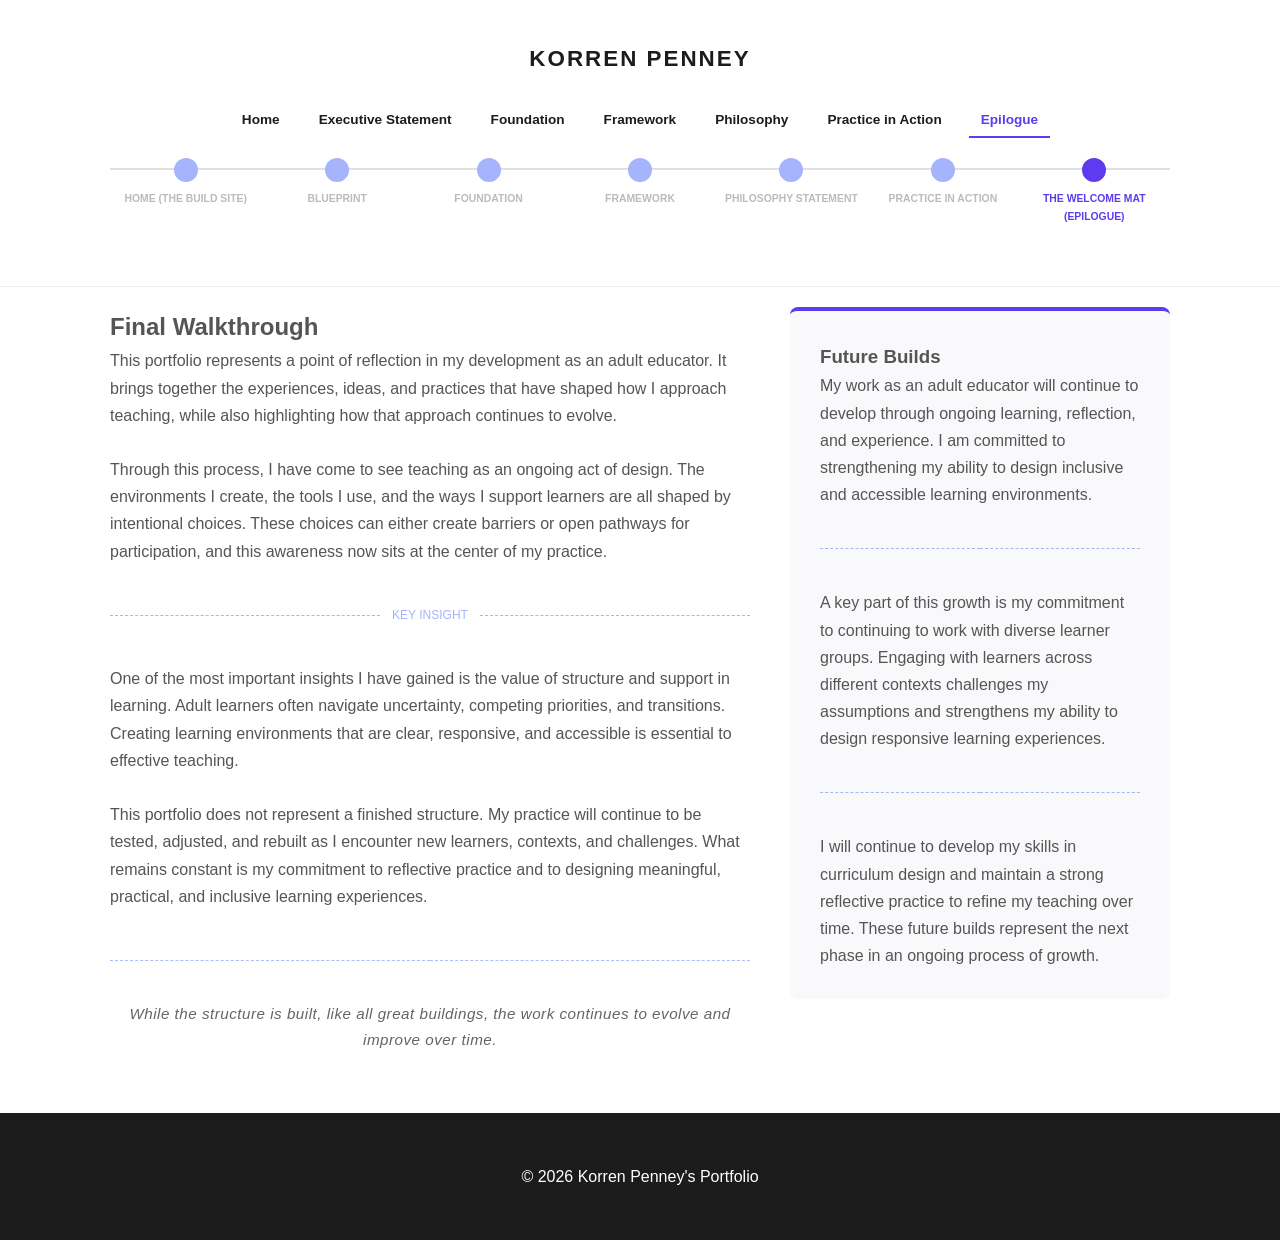
==== epilogue.html @ 33d0da10 "just updated some of the formating" ====
<!DOCTYPE html>
<html lang="en">

<head>
    <meta charset="UTF-8">
    <meta name="viewport" content="width=device-width, initial-scale=1.0">
    <title>Epilogue | Korren Penney</title>
    <link rel="stylesheet" href="styles.css">
</head>

<body>
    <header>
        <div class="container">
            <h1>Korren Penney</h1>
            <nav>
                <a href="index.html">Home</a>
                <a href="executive-statement.html">Executive Statement</a>
                <a href="foundation.html">Foundation</a>
                <a href="framework.html">Framework</a>
                <a href="philosophy-statement.html">Philosophy</a>
                <a href="evidence.html">Practice in Action</a>
                <a href="epilogue.html" class="active">Epilogue</a>
            </nav>
            <div class="progress-container">
                <ul class="progress-bar">
                    <li class="completed">Home (The Build Site)</li>
                    <li class="completed">Blueprint</li>
                    <li class="completed">Foundation</li>
                    <li class="completed">Framework</li>
                    <li class="completed">Philosophy Statement</li>
                    <li class="completed">Practice in Action</li>
                    <li class="active">The Welcome Mat (Epilogue)</li>
                </ul>
            </div>
        </div>
    </header>

    <div class="container">
        <div class="content-wrapper">

            <!-- MAIN CONTENT -->
            <main class="main-content">

                <h2>Final Walkthrough</h2>

                <p class="drop-cap">
                    This portfolio represents a point of reflection in my development as an adult educator. It brings
                    together the experiences,
                    ideas, and practices that have shaped how I approach teaching, while also highlighting how that
                    approach continues to evolve.
                </p>
                <br>
                <p>
                    Through this process, I have come to see teaching as an ongoing act of design. The environments I
                    create, the tools I use, and the ways I support learners are all shaped by intentional choices. 
                    These choices can either create barriers or open pathways for participation, and this awareness now 
                    sits at the center of my practice.
                </p>

                <div class="measurement-line">Key Insight</div>

                <p>
                    One of the most important insights I have gained is the value of structure and support in learning.
                    Adult learners often navigate uncertainty, competing priorities, and transitions. Creating learning 
                    environments that are clear, responsive, and accessible is essential to effective teaching.
                </p>
                <br>
                <p>
                    This portfolio does not represent a finished structure. My practice will continue to be tested,
                    adjusted, and rebuilt as I encounter new learners, contexts, and challenges. What remains constant is 
                    my commitment to reflective practice and to designing meaningful, practical, and inclusive learning experiences.
                </p>
                <div class="closing-moment">
                    <div class="measurement-line"></div>
                    <p class="closing-text">
                        While the structure is built, like all great buildings, the work continues to evolve and improve over time.
                    </p>
                </div>
            </main>

            <!-- SIDEBAR -->
            <aside class="sidebar future-builds">

                <h3>Future Builds</h3>

                <p>
                    My work as an adult educator will continue to develop through ongoing learning, reflection, and
                    experience. I am committed to strengthening my ability to design inclusive and accessible learning environments.
                </p>

                <div class="measurement-line"></div>

                <p>
                    A key part of this growth is my commitment to continuing to work with diverse learner groups.
                    Engaging with learners across different contexts challenges my assumptions and strengthens my ability to design 
                    responsive learning experiences.
                </p>

                <div class="measurement-line"></div>

                <p>
                    I will continue to develop my skills in curriculum design and maintain a strong reflective practice
                    to refine my teaching over time. These future builds represent the next phase in an ongoing process of growth.
                </p>

            </aside>

        </div>
    </div>

    <footer>
        <p>&copy; <span id="year"></span> Korren Penney's Portfolio</p>
    </footer>
    <script>document.getElementById("year").innerHTML = new Date().getFullYear();</script>
</body>

</html>
---- styles.css ----
/* ============================================================
   ADED570 Portfolio: The House-Building Metaphor
   Korren Penney
   ============================================================ */
:root {
    --primary-blue: #5e3bee;
    --blueprint-line: #a5b4fc;
    --text-dark: #1c1c1c;
    --text-muted: #555555;
    --bg-light: #f9f9fb;
    --white: #ffffff;
    --font-main: 'Inter', -apple-system, sans-serif;
}

* { margin: 0; padding: 0; box-sizing: border-box; }
body { font-family: var(--font-main); color: var(--text-muted); line-height: 1.7; background-color: var(--white); overflow-x: hidden; }
.container { max-width: 1100px; margin: 0 auto; padding: 0 20px; }

/* --- Header & Nav --- */
header { padding: 40px 0 20px 0; background: var(--white); text-align: center; border-bottom: 1px solid #eee; }
header h1 { font-size: 1.4rem; color: var(--text-dark); text-transform: uppercase; letter-spacing: 2px; margin-bottom: 25px; }
nav { display: flex; justify-content: center; gap: 15px; flex-wrap: wrap; margin-bottom: 20px; }
nav a { text-decoration: none; color: var(--text-dark); font-weight: 600; font-size: 0.85rem; padding: 5px 12px; transition: 0.3s; }
nav a:hover, nav a.active { color: var(--primary-blue); border-bottom: 2px solid var(--primary-blue); }

/* --- Progress Bar --- */
.progress-container { margin: 20px auto 30px; overflow-x: auto; }
.progress-bar { display: flex; justify-content: space-between; list-style: none; position: relative; min-width: 650px; margin: 0 auto; padding-bottom: 10px; }
.progress-bar::before { content: ''; position: absolute; top: 10px; width: 100%; height: 2px; background: #e0e0e0; z-index: 1; }
.progress-bar li { position: relative; z-index: 2; font-size: 0.65rem; text-transform: uppercase; font-weight: 700; color: #bbb; flex: 1; text-align: center; }
.progress-bar li::before { content: ''; display: block; width: 20px; height: 20px; background: #fff; border: 2px solid #e0e0e0; border-radius: 50%; margin: 0 auto 8px auto; }
.progress-bar li.active { color: var(--primary-blue); }
.progress-bar li.active::before { background: var(--primary-blue); border-color: var(--primary-blue); }
.progress-bar li.completed::before { background: var(--blueprint-line); border-color: var(--blueprint-line); }

/* --- Hero & Blueprint Grid --- */
.hero { background-color: var(--bg-light); background-image: linear-gradient(rgba(165,180,252,0.1) 1px, transparent 1px), linear-gradient(90deg, rgba(165,180,252,0.1) 1px, transparent 1px); background-size: 20px 20px; padding: 60px 0; text-align: center; border-bottom: 2px solid var(--blueprint-line); margin-bottom: 40px; }
.hero h2 { font-size: 2.2rem; color: var(--text-dark); font-weight: 800; }

/* --- Slider Component --- */
.slider-container { position: relative; max-width: 900px; margin: 40px auto; overflow: hidden; background: var(--white); border: 1px solid #eee; border-radius: 4px; box-shadow: 10px 10px 0px var(--bg-light); }
.slider-wrapper { display: flex; transition: transform 0.5s cubic-bezier(0.4, 0, 0.2, 1); }
.timeline-slide { min-width: 100%; padding: 60px 80px; box-sizing: border-box; text-align: center; }
.timeline-slide h3 { font-size: 1.6rem; color: var(--text-dark); margin: 15px 0; }
.timeline-slide.stress-test { background-color: #fffafa; border-top: 4px solid #fca5a5; }
.slider-btn { position: absolute; top: 50%; transform: translateY(-50%); background: var(--primary-blue); color: white; border: none; padding: 12px 18px; cursor: pointer; font-size: 1.2rem; border-radius: 50%; z-index: 10; opacity: 0.8; transition: 0.3s; }
.slider-btn:hover { background: var(--text-dark); opacity: 1; }
.prev { left: 20px; }
.next { right: 20px; }

/* --- General Components --- */
.blueprint-header { display: flex; align-items: center; gap: 15px; margin-bottom: 25px; }
.blueprint-header::before { content: ''; width: 30px; height: 30px; border: 1px dashed var(--blueprint-line); flex-shrink: 0; }
.building-block { background: #fff; border: 1px solid #eee; padding: 30px; margin-bottom: 25px; }

.phase-tag {
    display: inline-block;
    font-size: 0.85rem;        /* Increased from 0.65rem */
    background: var(--primary-blue);
    color: #fff;
    padding: 4px 14px;        /* Increased padding for better "button" feel */
    border-radius: 3px;
    text-transform: uppercase;
    margin-bottom: 15px;
    font-weight: 700;
    letter-spacing: 1.5px;    /* Adds a modern, blueprint-style spacing */
    box-shadow: 2px 2px 0px var(--blueprint-line); /* Subtle accent shadow */
}
.highlight-block { border-left: 5px solid var(--primary-blue); background: linear-gradient(to right, #f0f4f8, #fff); }
.measurement-line { display: flex; align-items: center; text-align: center; color: var(--blueprint-line); font-size: 0.75rem; text-transform: uppercase; margin: 40px 0; }
.measurement-line::before, .measurement-line::after { content: ''; flex: 1; border-bottom: 1px dashed var(--blueprint-line); }
.measurement-line:not(:empty)::before { margin-right: 1em; }
.measurement-line:not(:empty)::after { margin-left: 1em; }

/* --- Layout --- */
.content-wrapper { display: flex; gap: 40px; padding: 20px 0; }
.main-content { flex: 2; }
.sidebar { flex: 1; background: var(--bg-light); padding: 30px; border-radius: 8px; border-top: 4px solid var(--primary-blue); height: fit-content; }
.research-highlight { background: #eff6ff; border-left: 4px solid var(--primary-blue); border-top: none; }

/* --- Footer --- */
footer { padding: 50px 0; text-align: center; background: #1c1c1c; color: #fff; margin-top: 40px; }

/* --- Responsive --- */
@media (max-width: 992px) { 
    .content-wrapper { flex-direction: column; } 
    .timeline-slide { padding: 40px 40px; }
}
@media (max-width: 600px) {
    .timeline-slide { padding: 40px 20px; }
    .slider-btn { padding: 8px 12px; font-size: 1rem; }
}
/* --- Video Embedding (Responsive) --- */
.video-container {
    position: relative;
    padding-bottom: 56.25%; /* Maintains 16:9 aspect ratio */
    height: 0;
    overflow: hidden;
    margin-top: 20px;
    border: 1px solid #eee;
    /* Adds the same blueprint-style shadow used in your artifact cards */
    box-shadow: 4px 4px 0px var(--bg-light); 
}

.video-container iframe {
    position: absolute;
    top: 0;
    left: 0;
    width: 100%;
    height: 100%;
}
/* ========================
   LIVED LENS SIDEBAR
======================== */

.lived-lens {
    border-top: 4px solid var(--primary-blue);
}

/* image container */
.lens-image {
    margin-top: 20px;
}

/* image styling */
.lens-image img {
    width: 100%;
    height: auto;
    border-radius: 6px;
    border: 2px solid #e0e0e0;
    margin-bottom: 8px;
}

/* caption */
.image-caption {
    font-size: 0.85rem;
    color: #555;
    line-height: 1.4;
}

/* optional subtle divider inside sidebar */
.lived-lens .measurement-line {
    margin: 20px 0;
}
/* ========================
   CLOSING MOMENT
======================== */

.closing-moment {
    margin-top: 50px;
    text-align: center;
    opacity: 0.9;
}

.closing-text {
    font-size: 0.95rem;
    color: var(--text-muted);
    font-style: italic;
    margin-top: 10px;
    letter-spacing: 0.5px;
}
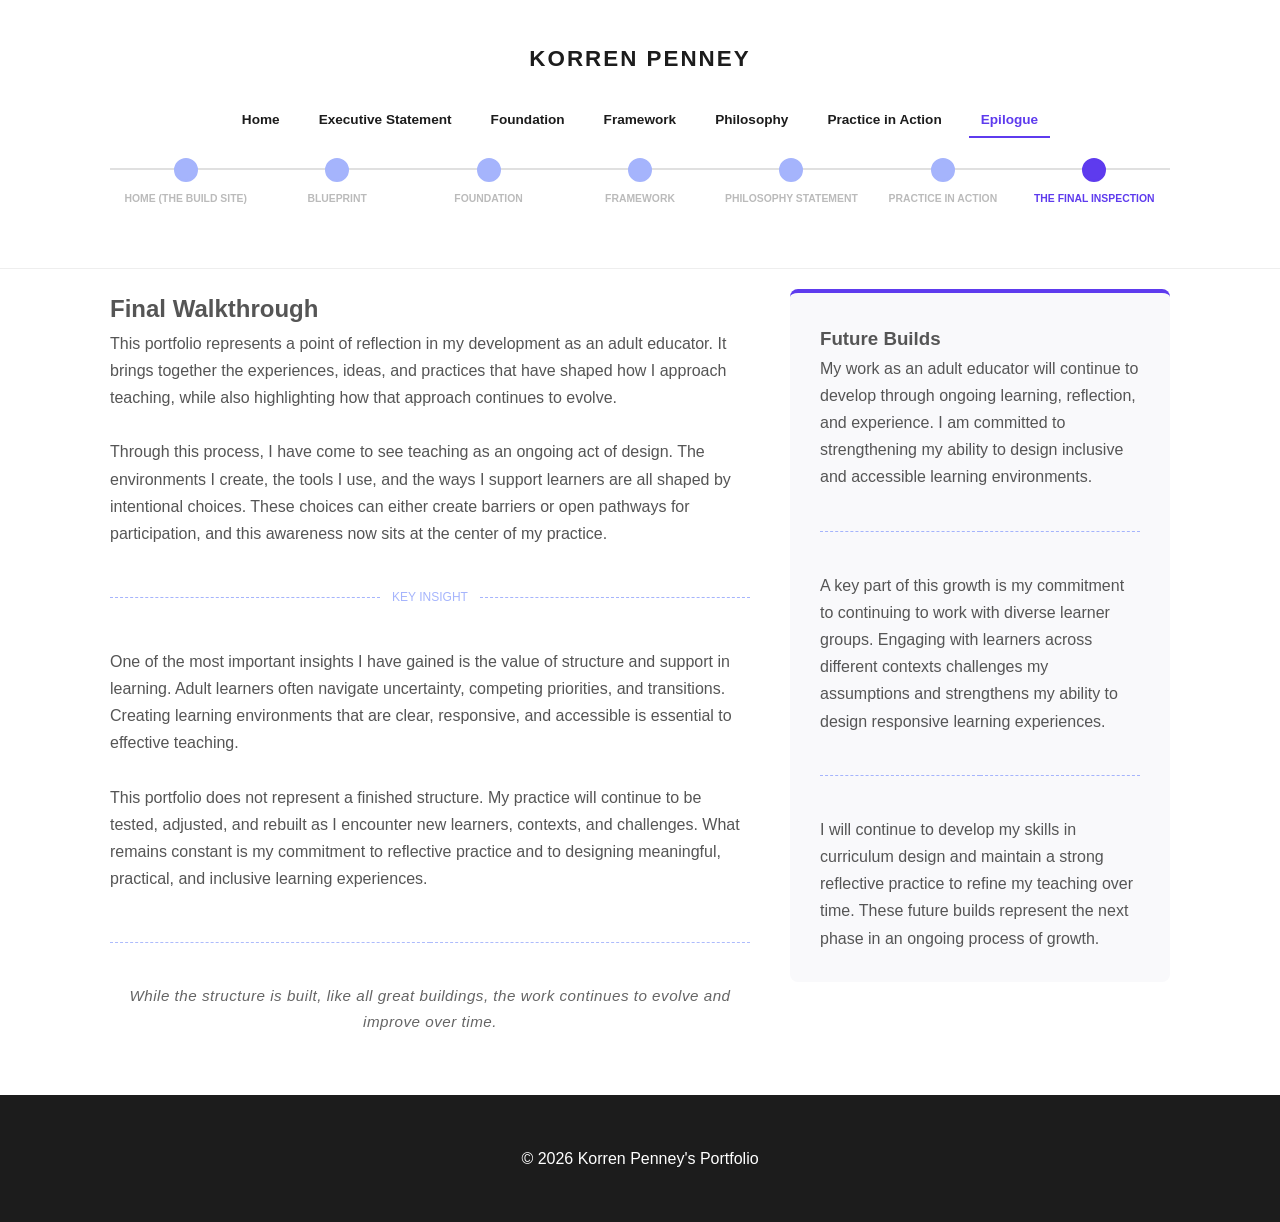
==== commit 7ca93571: "trying t a read aloud button out on the index" ====
--- a/epilogue.html
+++ b/epilogue.html
@@ -29,7 +29,7 @@
                     <li class="completed">Framework</li>
                     <li class="completed">Philosophy Statement</li>
                     <li class="completed">Practice in Action</li>
-                    <li class="active">The Welcome Mat (Epilogue)</li>
+                    <li class="active">The Final Inspection</li>
                 </ul>
             </div>
         </div>
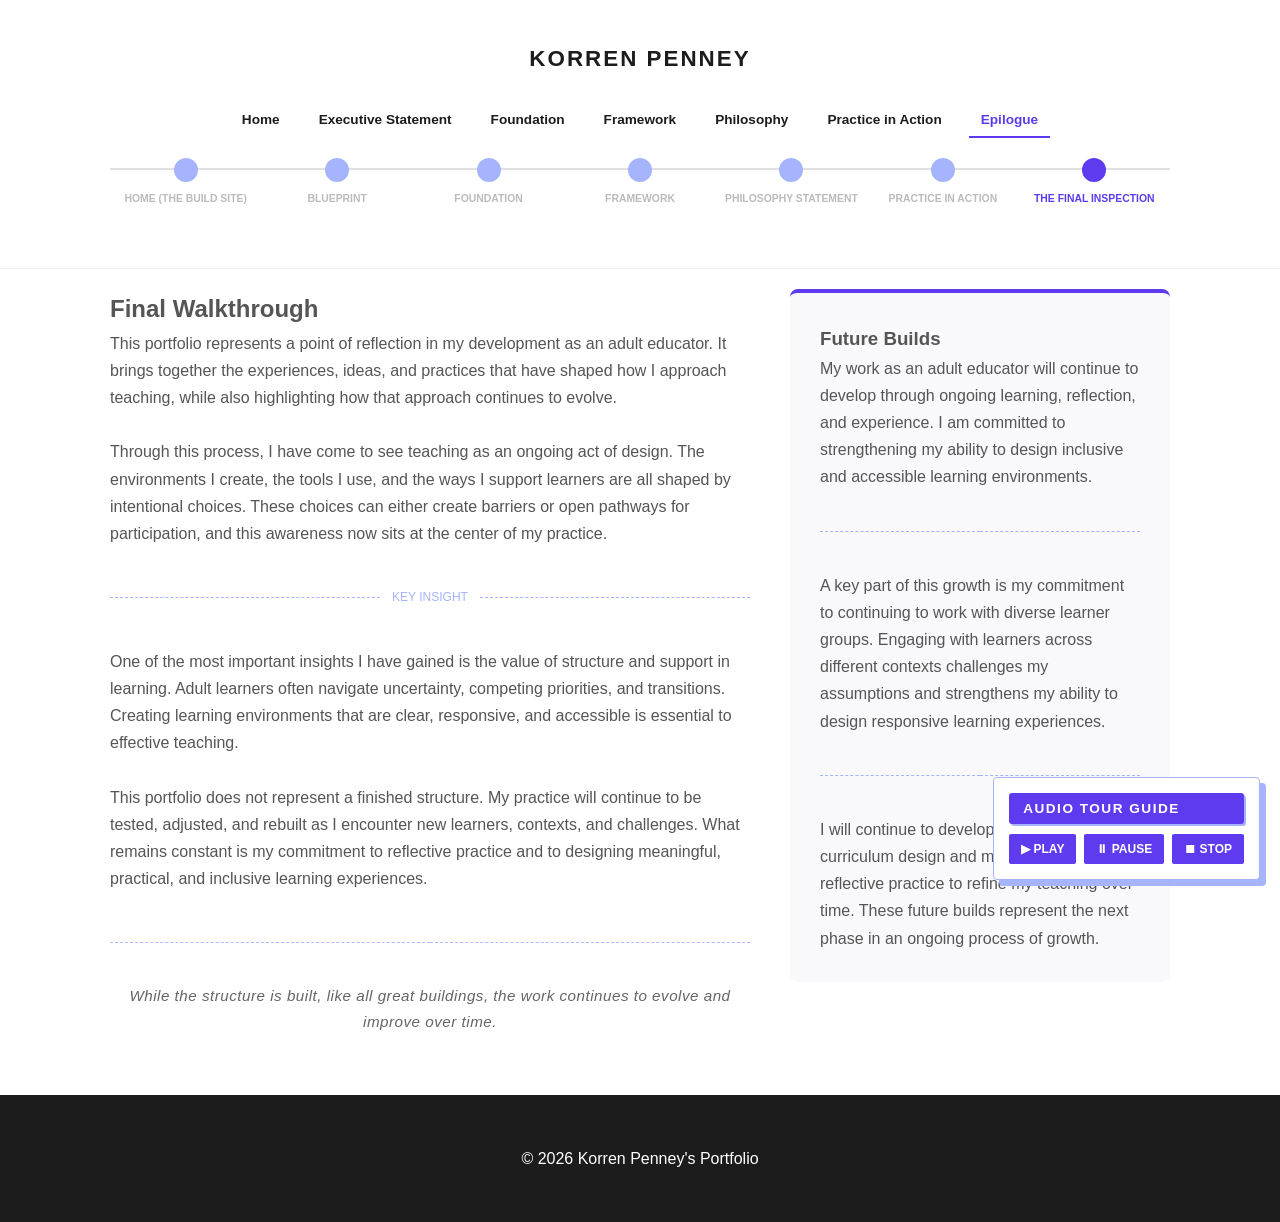
==== commit bf3c0900: "Updating some of the WIP pages" ====
--- a/epilogue.html
+++ b/epilogue.html
@@ -6,6 +6,7 @@
     <meta name="viewport" content="width=device-width, initial-scale=1.0">
     <title>Epilogue | Korren Penney</title>
     <link rel="stylesheet" href="styles.css">
+    <script src="playReadAloud.js"></script>    
 </head>
 
 <body>
@@ -34,7 +35,8 @@
             </div>
         </div>
     </header>
-
+<!-- start read aloud from here -->
+ <div class="read-aloud">
     <div class="container">
         <div class="content-wrapper">
 
@@ -52,8 +54,8 @@
                 <br>
                 <p>
                     Through this process, I have come to see teaching as an ongoing act of design. The environments I
-                    create, the tools I use, and the ways I support learners are all shaped by intentional choices. 
-                    These choices can either create barriers or open pathways for participation, and this awareness now 
+                    create, the tools I use, and the ways I support learners are all shaped by intentional choices.
+                    These choices can either create barriers or open pathways for participation, and this awareness now
                     sits at the center of my practice.
                 </p>
 
@@ -61,19 +63,22 @@
 
                 <p>
                     One of the most important insights I have gained is the value of structure and support in learning.
-                    Adult learners often navigate uncertainty, competing priorities, and transitions. Creating learning 
+                    Adult learners often navigate uncertainty, competing priorities, and transitions. Creating learning
                     environments that are clear, responsive, and accessible is essential to effective teaching.
                 </p>
                 <br>
                 <p>
                     This portfolio does not represent a finished structure. My practice will continue to be tested,
-                    adjusted, and rebuilt as I encounter new learners, contexts, and challenges. What remains constant is 
-                    my commitment to reflective practice and to designing meaningful, practical, and inclusive learning experiences.
+                    adjusted, and rebuilt as I encounter new learners, contexts, and challenges. What remains constant
+                    is
+                    my commitment to reflective practice and to designing meaningful, practical, and inclusive learning
+                    experiences.
                 </p>
                 <div class="closing-moment">
                     <div class="measurement-line"></div>
                     <p class="closing-text">
-                        While the structure is built, like all great buildings, the work continues to evolve and improve over time.
+                        While the structure is built, like all great buildings, the work continues to evolve and improve
+                        over time.
                     </p>
                 </div>
             </main>
@@ -85,14 +90,16 @@
 
                 <p>
                     My work as an adult educator will continue to develop through ongoing learning, reflection, and
-                    experience. I am committed to strengthening my ability to design inclusive and accessible learning environments.
+                    experience. I am committed to strengthening my ability to design inclusive and accessible learning
+                    environments.
                 </p>
 
                 <div class="measurement-line"></div>
 
                 <p>
                     A key part of this growth is my commitment to continuing to work with diverse learner groups.
-                    Engaging with learners across different contexts challenges my assumptions and strengthens my ability to design 
+                    Engaging with learners across different contexts challenges my assumptions and strengthens my
+                    ability to design
                     responsive learning experiences.
                 </p>
 
@@ -100,14 +107,24 @@
 
                 <p>
                     I will continue to develop my skills in curriculum design and maintain a strong reflective practice
-                    to refine my teaching over time. These future builds represent the next phase in an ongoing process of growth.
+                    to refine my teaching over time. These future builds represent the next phase in an ongoing process
+                    of growth.
                 </p>
 
             </aside>
 
         </div>
     </div>
-
+</div><!-- end read aloud from here -->
+<div class="audio-guide-controls">
+    <span class="phase-tag" style="margin-bottom: 0;">Audio Tour Guide</span>
+    <div class="button-group">
+        <button onclick="playReadAloud()">▶ Play</button>
+        <button onclick="pauseReadAloud()">⏸ Pause</button>
+        <button onclick="stopReadAloud()">⏹ Stop</button>
+        <!-- <button onclick="stopReadAloud()" style="background: var(--blueprint-line);">⏭ Skip</button> -->
+    </div>
+</div>
     <footer>
         <p>&copy; <span id="year"></span> Korren Penney's Portfolio</p>
     </footer>
--- a/styles.css
+++ b/styles.css
@@ -158,4 +158,41 @@
     font-style: italic;
     margin-top: 10px;
     letter-spacing: 0.5px;
+}
+/* --- Audio Tour Controls --- */
+.audio-guide-controls {
+    position: fixed;
+    bottom: 20px;
+    right: 20px;
+    background: var(--white);
+    padding: 15px;
+    border: 1px solid var(--blueprint-line);
+    border-radius: 4px;
+    box-shadow: 6px 6px 0px var(--blueprint-line);
+    z-index: 1000;
+    display: flex;
+    flex-direction: column;
+    gap: 10px;
+}
+
+.audio-guide-controls .button-group {
+    display: flex;
+    gap: 8px;
+}
+
+.audio-guide-controls button {
+    background: var(--primary-blue);
+    color: white;
+    border: none;
+    padding: 8px 12px;
+    font-size: 0.75rem;
+    font-weight: 700;
+    text-transform: uppercase;
+    cursor: pointer;
+    border-radius: 2px;
+    transition: 0.2s;
+}
+
+.audio-guide-controls button:hover {
+    background: var(--text-dark);
 }
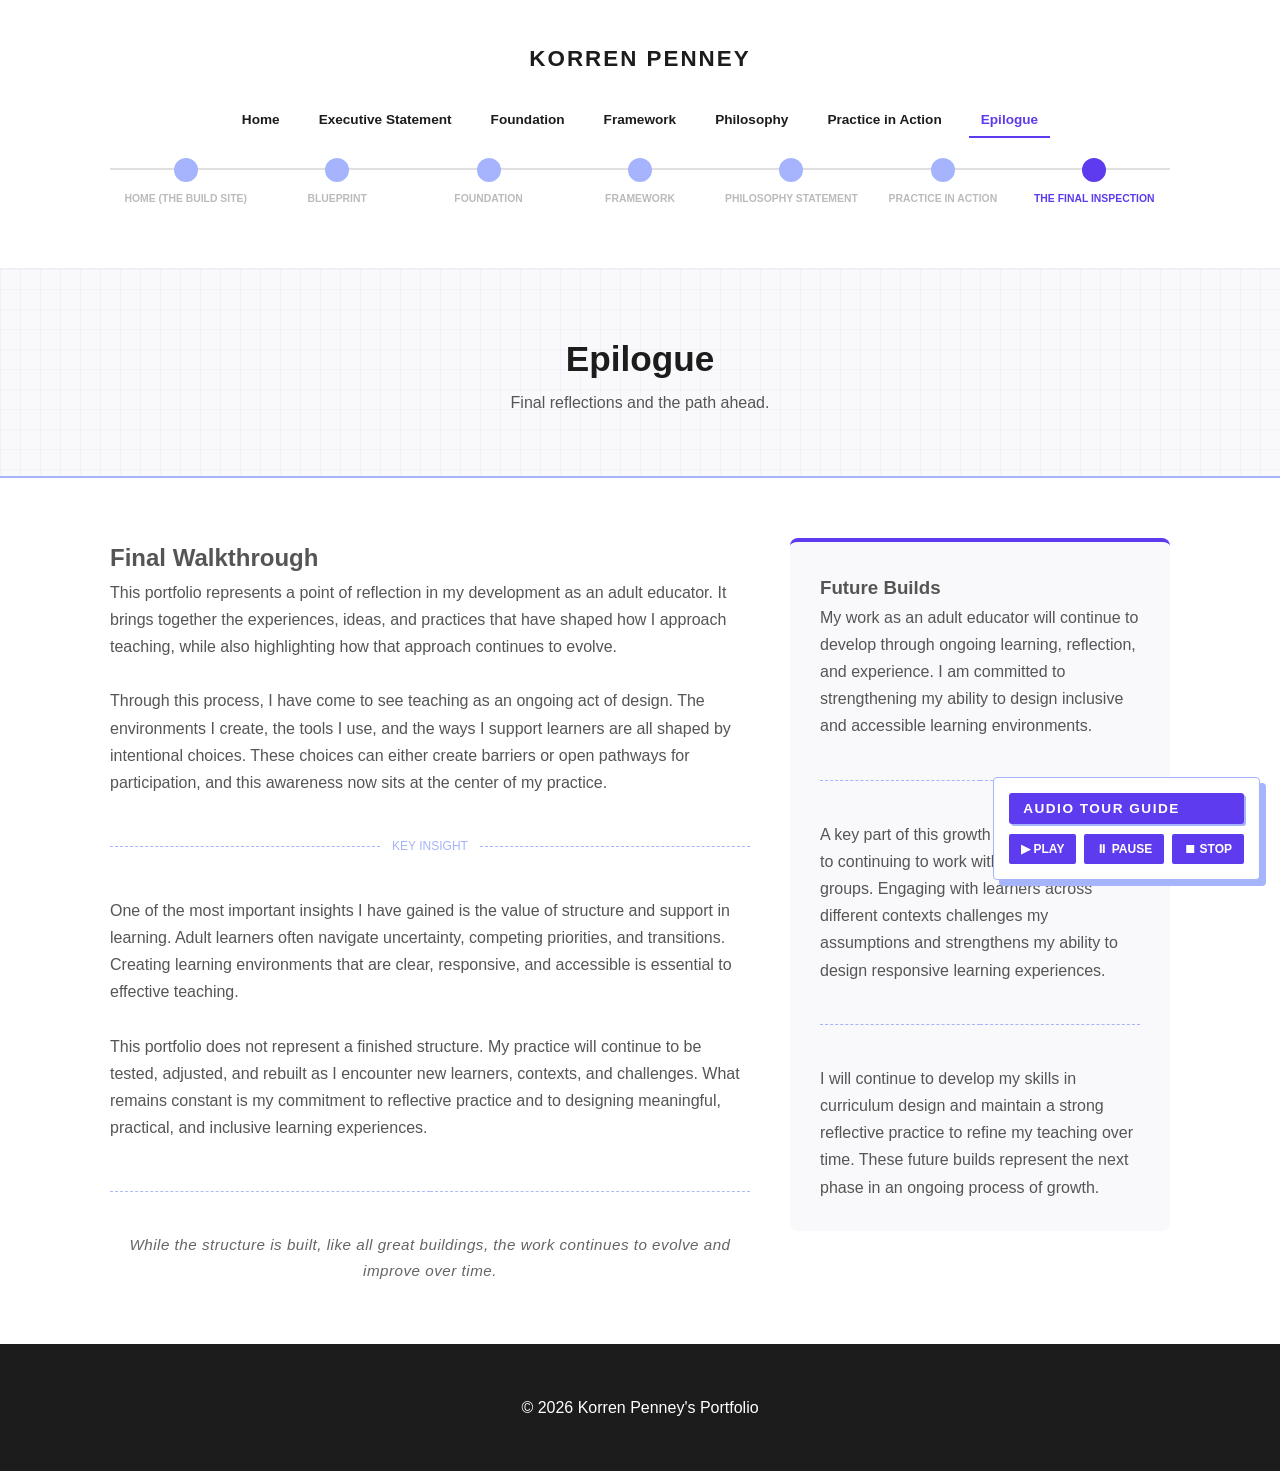
==== commit 1fa1dd87: "adding the hero" ====
--- a/epilogue.html
+++ b/epilogue.html
@@ -37,6 +37,12 @@
     </header>
 <!-- start read aloud from here -->
  <div class="read-aloud">
+<section class="hero">
+    <div class="container">
+        <h2>Epilogue</h2>
+        <p>Final reflections and the path ahead.</p>
+    </div>
+</section>    
     <div class="container">
         <div class="content-wrapper">
 
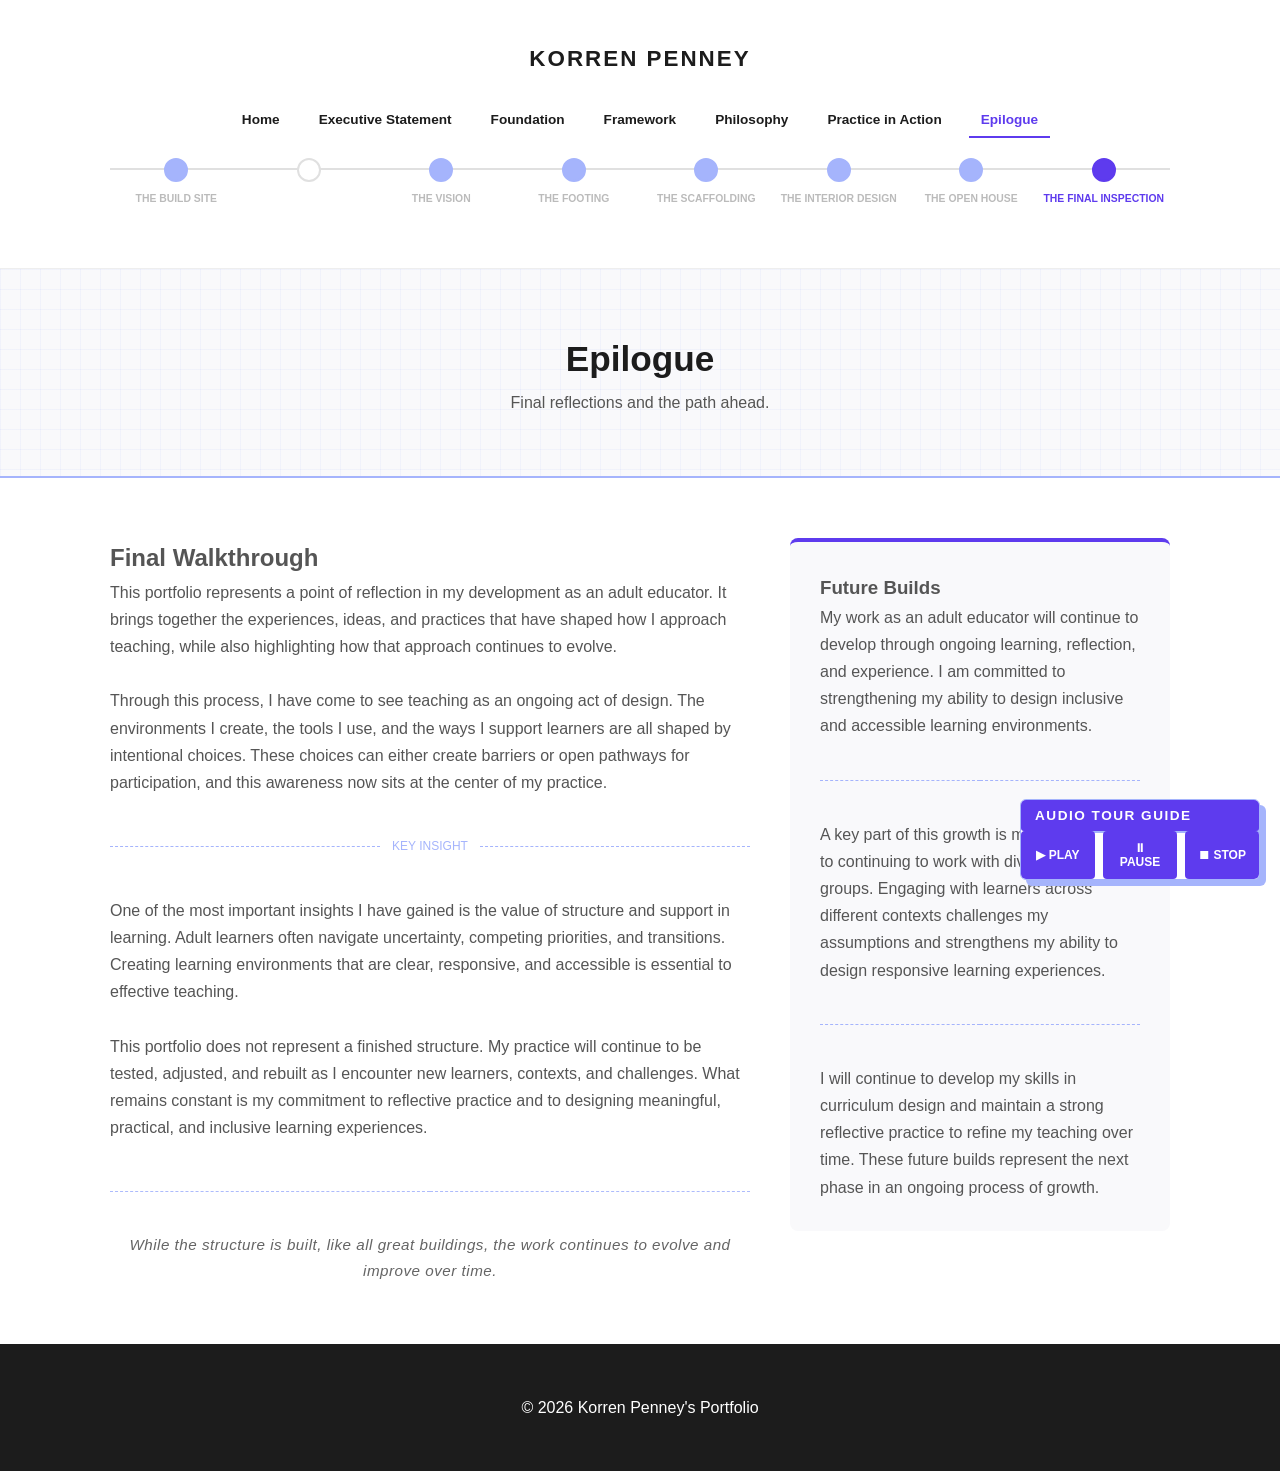
==== commit 901ba4b0: "Updating to add hamburger menu for mobile users" ====
--- a/epilogue.html
+++ b/epilogue.html
@@ -6,14 +6,17 @@
     <meta name="viewport" content="width=device-width, initial-scale=1.0">
     <title>Epilogue | Korren Penney</title>
     <link rel="stylesheet" href="styles.css">
-    <script src="playReadAloud.js"></script>    
+    <script src="playReadAloud.js"></script>
+    <script src="main.js"></script>
 </head>
 
 <body>
     <header>
         <div class="container">
             <h1>Korren Penney</h1>
-            <nav>
+            <!-- Hamburger Button -->
+            <button class="nav-toggle" id="menuToggle">☰</button>
+            <nav id="navMenu">
                 <a href="index.html">Home</a>
                 <a href="executive-statement.html">Executive Statement</a>
                 <a href="foundation.html">Foundation</a>
@@ -24,117 +27,128 @@
             </nav>
             <div class="progress-container">
                 <ul class="progress-bar">
-                    <li class="completed">Home (The Build Site)</li>
-                    <li class="completed">Blueprint</li>
-                    <li class="completed">Foundation</li>
-                    <li class="completed">Framework</li>
-                    <li class="completed">Philosophy Statement</li>
-                    <li class="completed">Practice in Action</li>
+                    <li class="completed">The Build Site<li>
+                    <li class="completed">The Vision</li>
+                    <li class="completed">The Footing</li>
+                    <li class="completed">The Scaffolding</li>
+                    <li class="completed">The Interior Design</li>
+                    <li class="completed">The Open House</li>
                     <li class="active">The Final Inspection</li>
                 </ul>
             </div>
         </div>
     </header>
-<!-- start read aloud from here -->
- <div class="read-aloud">
-<section class="hero">
-    <div class="container">
-        <h2>Epilogue</h2>
-        <p>Final reflections and the path ahead.</p>
-    </div>
-</section>    
-    <div class="container">
-        <div class="content-wrapper">
+    <!-- start read aloud from here -->
+    <div class="read-aloud">
+        <section class="hero">
+            <div class="container">
+                <h2>Epilogue</h2>
+                <p>Final reflections and the path ahead.</p>
+            </div>
+        </section>
+        <div class="container">
+            <div class="content-wrapper">
 
-            <!-- MAIN CONTENT -->
-            <main class="main-content">
+                <!-- MAIN CONTENT -->
+                <main class="main-content">
 
-                <h2>Final Walkthrough</h2>
+                    <h2>Final Walkthrough</h2>
 
-                <p class="drop-cap">
-                    This portfolio represents a point of reflection in my development as an adult educator. It brings
-                    together the experiences,
-                    ideas, and practices that have shaped how I approach teaching, while also highlighting how that
-                    approach continues to evolve.
-                </p>
-                <br>
-                <p>
-                    Through this process, I have come to see teaching as an ongoing act of design. The environments I
-                    create, the tools I use, and the ways I support learners are all shaped by intentional choices.
-                    These choices can either create barriers or open pathways for participation, and this awareness now
-                    sits at the center of my practice.
-                </p>
+                    <p class="drop-cap">
+                        This portfolio represents a point of reflection in my development as an adult educator. It
+                        brings
+                        together the experiences,
+                        ideas, and practices that have shaped how I approach teaching, while also highlighting how that
+                        approach continues to evolve.
+                    </p>
+                    <br>
+                    <p>
+                        Through this process, I have come to see teaching as an ongoing act of design. The environments
+                        I
+                        create, the tools I use, and the ways I support learners are all shaped by intentional choices.
+                        These choices can either create barriers or open pathways for participation, and this awareness
+                        now
+                        sits at the center of my practice.
+                    </p>
 
-                <div class="measurement-line">Key Insight</div>
+                    <div class="measurement-line">Key Insight</div>
 
-                <p>
-                    One of the most important insights I have gained is the value of structure and support in learning.
-                    Adult learners often navigate uncertainty, competing priorities, and transitions. Creating learning
-                    environments that are clear, responsive, and accessible is essential to effective teaching.
-                </p>
-                <br>
-                <p>
-                    This portfolio does not represent a finished structure. My practice will continue to be tested,
-                    adjusted, and rebuilt as I encounter new learners, contexts, and challenges. What remains constant
-                    is
-                    my commitment to reflective practice and to designing meaningful, practical, and inclusive learning
-                    experiences.
-                </p>
-                <div class="closing-moment">
+                    <p>
+                        One of the most important insights I have gained is the value of structure and support in
+                        learning.
+                        Adult learners often navigate uncertainty, competing priorities, and transitions. Creating
+                        learning
+                        environments that are clear, responsive, and accessible is essential to effective teaching.
+                    </p>
+                    <br>
+                    <p>
+                        This portfolio does not represent a finished structure. My practice will continue to be tested,
+                        adjusted, and rebuilt as I encounter new learners, contexts, and challenges. What remains
+                        constant
+                        is
+                        my commitment to reflective practice and to designing meaningful, practical, and inclusive
+                        learning
+                        experiences.
+                    </p>
+                    <div class="closing-moment">
+                        <div class="measurement-line"></div>
+                        <p class="closing-text">
+                            While the structure is built, like all great buildings, the work continues to evolve and
+                            improve
+                            over time.
+                        </p>
+                    </div>
+                </main>
+
+                <!-- SIDEBAR -->
+                <aside class="sidebar future-builds">
+
+                    <h3>Future Builds</h3>
+
+                    <p>
+                        My work as an adult educator will continue to develop through ongoing learning, reflection, and
+                        experience. I am committed to strengthening my ability to design inclusive and accessible
+                        learning
+                        environments.
+                    </p>
+
                     <div class="measurement-line"></div>
-                    <p class="closing-text">
-                        While the structure is built, like all great buildings, the work continues to evolve and improve
-                        over time.
+
+                    <p>
+                        A key part of this growth is my commitment to continuing to work with diverse learner groups.
+                        Engaging with learners across different contexts challenges my assumptions and strengthens my
+                        ability to design
+                        responsive learning experiences.
                     </p>
-                </div>
-            </main>
 
-            <!-- SIDEBAR -->
-            <aside class="sidebar future-builds">
+                    <div class="measurement-line"></div>
 
-                <h3>Future Builds</h3>
+                    <p>
+                        I will continue to develop my skills in curriculum design and maintain a strong reflective
+                        practice
+                        to refine my teaching over time. These future builds represent the next phase in an ongoing
+                        process
+                        of growth.
+                    </p>
 
-                <p>
-                    My work as an adult educator will continue to develop through ongoing learning, reflection, and
-                    experience. I am committed to strengthening my ability to design inclusive and accessible learning
-                    environments.
-                </p>
+                </aside>
 
-                <div class="measurement-line"></div>
-
-                <p>
-                    A key part of this growth is my commitment to continuing to work with diverse learner groups.
-                    Engaging with learners across different contexts challenges my assumptions and strengthens my
-                    ability to design
-                    responsive learning experiences.
-                </p>
-
-                <div class="measurement-line"></div>
-
-                <p>
-                    I will continue to develop my skills in curriculum design and maintain a strong reflective practice
-                    to refine my teaching over time. These future builds represent the next phase in an ongoing process
-                    of growth.
-                </p>
-
-            </aside>
-
+            </div>
+        </div>
+    </div><!-- end read aloud from here -->
+    <div class="audio-guide-controls">
+        <span class="phase-tag" style="margin-bottom: 0;">Audio Tour Guide</span>
+        <div class="button-group">
+            <button onclick="playReadAloud()">▶ Play</button>
+            <button onclick="pauseReadAloud()">⏸ Pause</button>
+            <button onclick="stopReadAloud()">⏹ Stop</button>
+            <!-- <button onclick="stopReadAloud()" style="background: var(--blueprint-line);">⏭ Skip</button> -->
         </div>
     </div>
-</div><!-- end read aloud from here -->
-<div class="audio-guide-controls">
-    <span class="phase-tag" style="margin-bottom: 0;">Audio Tour Guide</span>
-    <div class="button-group">
-        <button onclick="playReadAloud()">▶ Play</button>
-        <button onclick="pauseReadAloud()">⏸ Pause</button>
-        <button onclick="stopReadAloud()">⏹ Stop</button>
-        <!-- <button onclick="stopReadAloud()" style="background: var(--blueprint-line);">⏭ Skip</button> -->
-    </div>
-</div>
     <footer>
         <p>&copy; <span id="year"></span> Korren Penney's Portfolio</p>
     </footer>
-    <script>document.getElementById("year").innerHTML = new Date().getFullYear();</script>
+
 </body>
 
 </html>
--- a/styles.css
+++ b/styles.css
@@ -159,40 +159,207 @@
     margin-top: 10px;
     letter-spacing: 0.5px;
 }
-/* --- Audio Tour Controls --- */
+/* ============================================================
+   AUDIO TOUR CONTROLS (RESPONSIVE + TOGGLE + BLUEPRINT STYLE)
+   ============================================================ */
+
 .audio-guide-controls {
     position: fixed;
     bottom: 20px;
     right: 20px;
     background: var(--white);
-    padding: 15px;
     border: 1px solid var(--blueprint-line);
-    border-radius: 4px;
+    border-radius: 6px;
     box-shadow: 6px 6px 0px var(--blueprint-line);
     z-index: 1000;
+
     display: flex;
     flex-direction: column;
-    gap: 10px;
-}
-
-.audio-guide-controls .button-group {
+    width: 240px;
+    overflow: hidden;
+
+    transition: all 0.3s ease;
+}
+
+/* --- HEADER --- */
+.audio-header {
+    display: flex;
+    justify-content: space-between;
+    align-items: center;
+    padding: 12px;
+    border-bottom: 1px dashed var(--blueprint-line);
+    background: linear-gradient(to right, #f0f4f8, #fff);
+}
+
+/* Toggle button */
+.toggle-btn {
+    background: none;
+    border: 1px solid var(--blueprint-line);
+    padding: 4px 8px;
+    cursor: pointer;
+    font-size: 0.9rem;
+    border-radius: 3px;
+}
+
+/* --- BODY --- */
+.audio-body {
+    padding: 12px;
+}
+
+/* Buttons */
+.button-group {
     display: flex;
     gap: 8px;
 }
 
-.audio-guide-controls button {
+.button-group button {
+    flex: 1;
     background: var(--primary-blue);
     color: white;
     border: none;
-    padding: 8px 12px;
+    padding: 10px;
     font-size: 0.75rem;
     font-weight: 700;
     text-transform: uppercase;
     cursor: pointer;
-    border-radius: 2px;
+    border-radius: 4px;
     transition: 0.2s;
 }
 
-.audio-guide-controls button:hover {
+.button-group button:hover {
     background: var(--text-dark);
-}+}
+
+/* --- COLLAPSED STATE --- */
+.audio-guide-controls.collapsed {
+    width: auto;
+}
+
+.audio-guide-controls.collapsed .audio-body {
+    display: none;
+}
+
+/* ============================================================
+   MOBILE VERSION
+   ============================================================ */
+
+@media (max-width: 768px) {
+
+    .audio-guide-controls {
+        left: 10px;
+        right: 10px;
+        bottom: 10px;
+        width: auto;
+        box-shadow: none;
+    }
+
+    .audio-header {
+        padding: 10px;
+    }
+
+    .button-group {
+        gap: 6px;
+    }
+
+    .button-group button {
+        font-size: 0.8rem;
+        padding: 12px;
+    }
+}
+/* ============================================================
+   RESPONSIVE NAV (HAMBURGER)
+   ============================================================ */
+
+/* Container alignment */
+.nav-container {
+    display: flex;
+    justify-content: space-between;
+    align-items: center;
+}
+
+/* Default nav (desktop) */
+nav {
+    display: flex;
+    gap: 15px;
+}
+
+/* Hamburger button (hidden on desktop) */
+.nav-toggle {
+    display: none;
+    font-size: 1.5rem;
+    background: none;
+    border: none;
+    cursor: pointer;
+}
+
+/* ============================================================
+   MOBILE NAV – LEFT ALIGNED + BLUEPRINT STYLE
+   ============================================================ */
+
+@media (max-width: 768px) {
+
+    header {
+        position: relative;
+    }
+
+    /* Show hamburger */
+    .nav-toggle {
+        display: block;
+        border: 1px dashed var(--blueprint-line);
+        padding: 4px 10px;
+        border-radius: 4px;
+        background: var(--white);
+    }
+
+    /* NAV PANEL */
+    nav {
+        position: absolute;
+        top: 70px;
+        left: 20px;   /* ← KEY CHANGE (was right) */
+
+        width: 240px;
+
+        background: var(--white);
+
+        /* Blueprint grid background */
+        background-image:
+            linear-gradient(rgba(165,180,252,0.08) 1px, transparent 1px),
+            linear-gradient(90deg, rgba(165,180,252,0.08) 1px, transparent 1px);
+        background-size: 20px 20px;
+
+        border: 1px solid var(--blueprint-line);
+        border-radius: 6px;
+
+        box-shadow: 6px 6px 0px var(--blueprint-line);
+
+        flex-direction: column;
+        gap: 12px;
+        padding: 20px;
+
+        display: none;
+        z-index: 999;
+    }
+
+    /* OPEN STATE */
+    nav.open {
+        display: flex;
+    }
+
+    /* NAV LINKS */
+    nav a {
+        font-size: 0.9rem;
+        font-weight: 600;
+        color: var(--text-dark);
+        text-decoration: none;
+        padding-bottom: 5px;
+        border-bottom: 1px dashed var(--blueprint-line);
+    }
+
+    nav a:last-child {
+        border-bottom: none;
+    }
+
+    nav a:hover {
+        color: var(--primary-blue);
+    }
+}
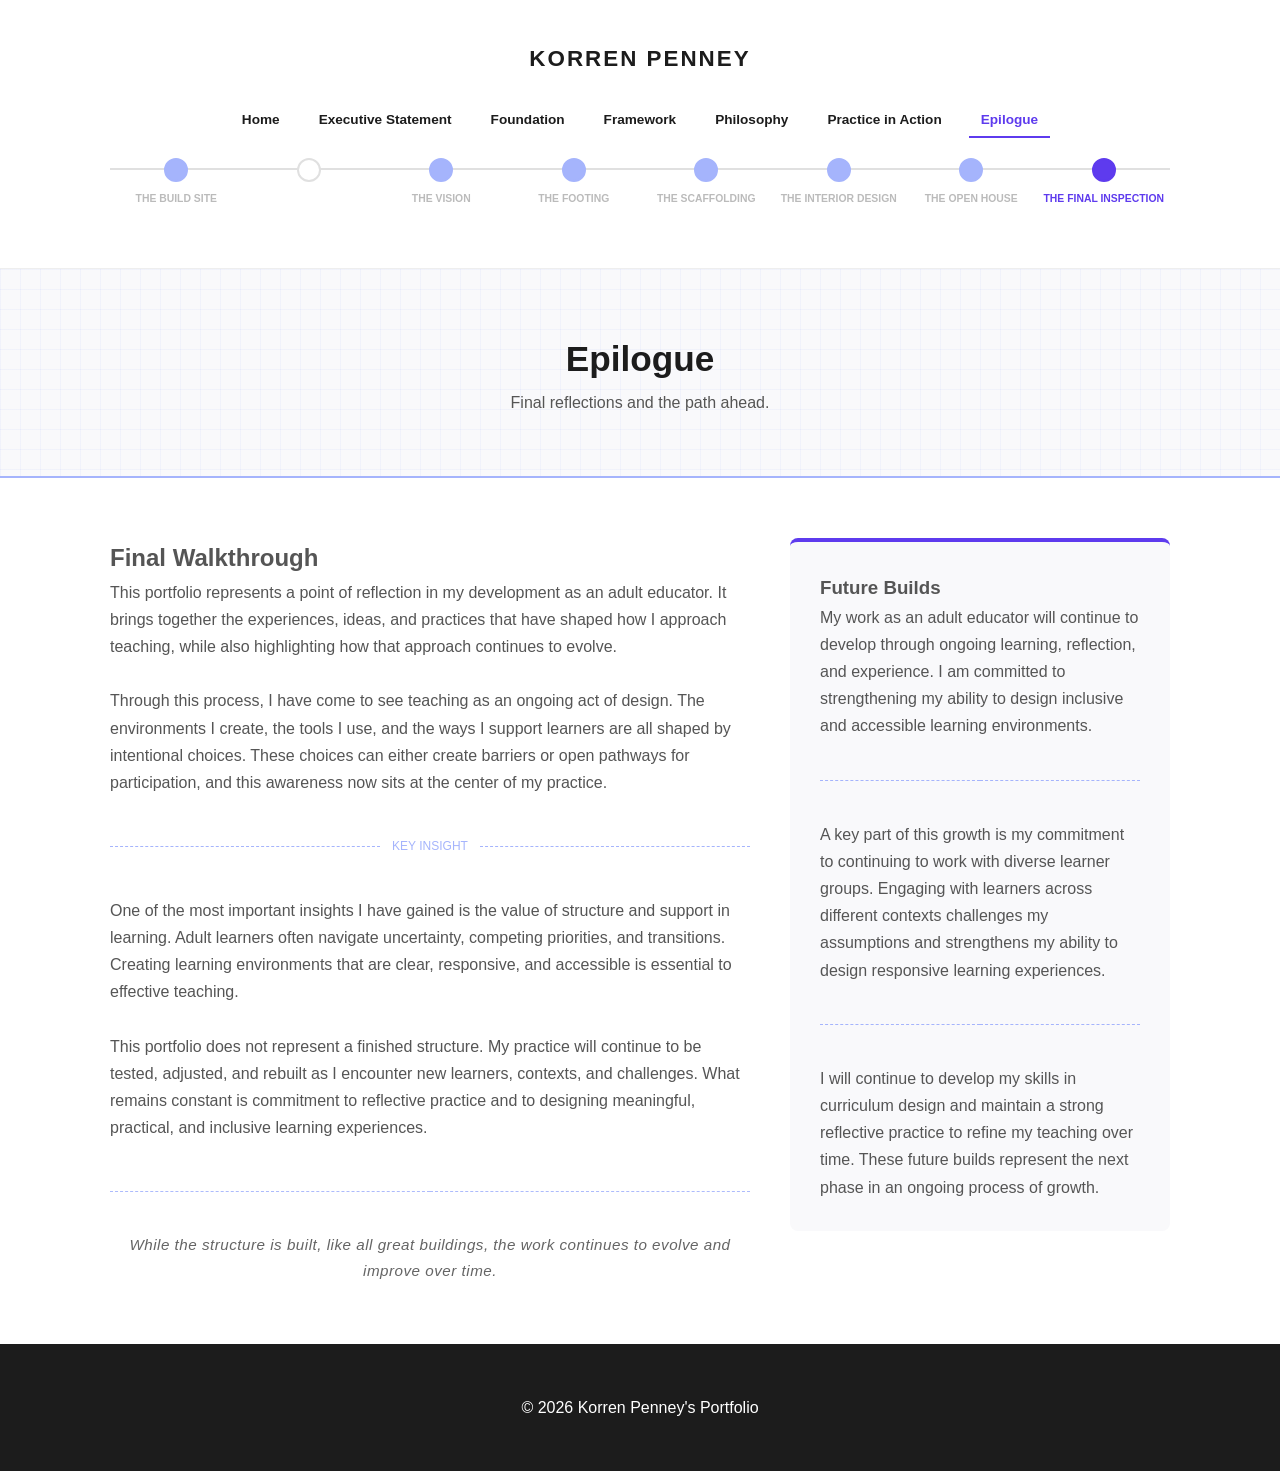
==== commit ffa45d2e: "Updating a few errors" ====
--- a/epilogue.html
+++ b/epilogue.html
@@ -56,39 +56,30 @@
 
                     <p class="drop-cap">
                         This portfolio represents a point of reflection in my development as an adult educator. It
-                        brings
-                        together the experiences,
-                        ideas, and practices that have shaped how I approach teaching, while also highlighting how that
-                        approach continues to evolve.
+                        brings together the experiences, ideas, and practices that have shaped how I approach teaching, 
+                        while also highlighting how that approach continues to evolve.
                     </p>
                     <br>
                     <p>
                         Through this process, I have come to see teaching as an ongoing act of design. The environments
-                        I
-                        create, the tools I use, and the ways I support learners are all shaped by intentional choices.
+                        I create, the tools I use, and the ways I support learners are all shaped by intentional choices.
                         These choices can either create barriers or open pathways for participation, and this awareness
-                        now
-                        sits at the center of my practice.
+                        now sits at the center of my practice.
                     </p>
 
                     <div class="measurement-line">Key Insight</div>
 
                     <p>
                         One of the most important insights I have gained is the value of structure and support in
-                        learning.
-                        Adult learners often navigate uncertainty, competing priorities, and transitions. Creating
-                        learning
-                        environments that are clear, responsive, and accessible is essential to effective teaching.
+                        learning. Adult learners often navigate uncertainty, competing priorities, and transitions. Creating
+                        learning environments that are clear, responsive, and accessible is essential to effective teaching.
                     </p>
                     <br>
                     <p>
                         This portfolio does not represent a finished structure. My practice will continue to be tested,
                         adjusted, and rebuilt as I encounter new learners, contexts, and challenges. What remains
-                        constant
-                        is
-                        my commitment to reflective practice and to designing meaningful, practical, and inclusive
-                        learning
-                        experiences.
+                        constant is commitment to reflective practice and to designing meaningful, practical, and inclusive
+                        learning experiences.
                     </p>
                     <div class="closing-moment">
                         <div class="measurement-line"></div>
@@ -107,8 +98,7 @@
 
                     <p>
                         My work as an adult educator will continue to develop through ongoing learning, reflection, and
-                        experience. I am committed to strengthening my ability to design inclusive and accessible
-                        learning
+                        experience. I am committed to strengthening my ability to design inclusive and accessible learning
                         environments.
                     </p>
 
@@ -117,18 +107,15 @@
                     <p>
                         A key part of this growth is my commitment to continuing to work with diverse learner groups.
                         Engaging with learners across different contexts challenges my assumptions and strengthens my
-                        ability to design
-                        responsive learning experiences.
+                        ability to design responsive learning experiences.
                     </p>
 
                     <div class="measurement-line"></div>
 
                     <p>
                         I will continue to develop my skills in curriculum design and maintain a strong reflective
-                        practice
-                        to refine my teaching over time. These future builds represent the next phase in an ongoing
-                        process
-                        of growth.
+                        practice to refine my teaching over time. These future builds represent the next phase in an ongoing
+                        process of growth.
                     </p>
 
                 </aside>
@@ -136,15 +123,14 @@
             </div>
         </div>
     </div><!-- end read aloud from here -->
-    <div class="audio-guide-controls">
+    <!-- <div class="audio-guide-controls">
         <span class="phase-tag" style="margin-bottom: 0;">Audio Tour Guide</span>
         <div class="button-group">
             <button onclick="playReadAloud()">▶ Play</button>
             <button onclick="pauseReadAloud()">⏸ Pause</button>
             <button onclick="stopReadAloud()">⏹ Stop</button>
-            <!-- <button onclick="stopReadAloud()" style="background: var(--blueprint-line);">⏭ Skip</button> -->
         </div>
-    </div>
+    </div> -->
     <footer>
         <p>&copy; <span id="year"></span> Korren Penney's Portfolio</p>
     </footer>
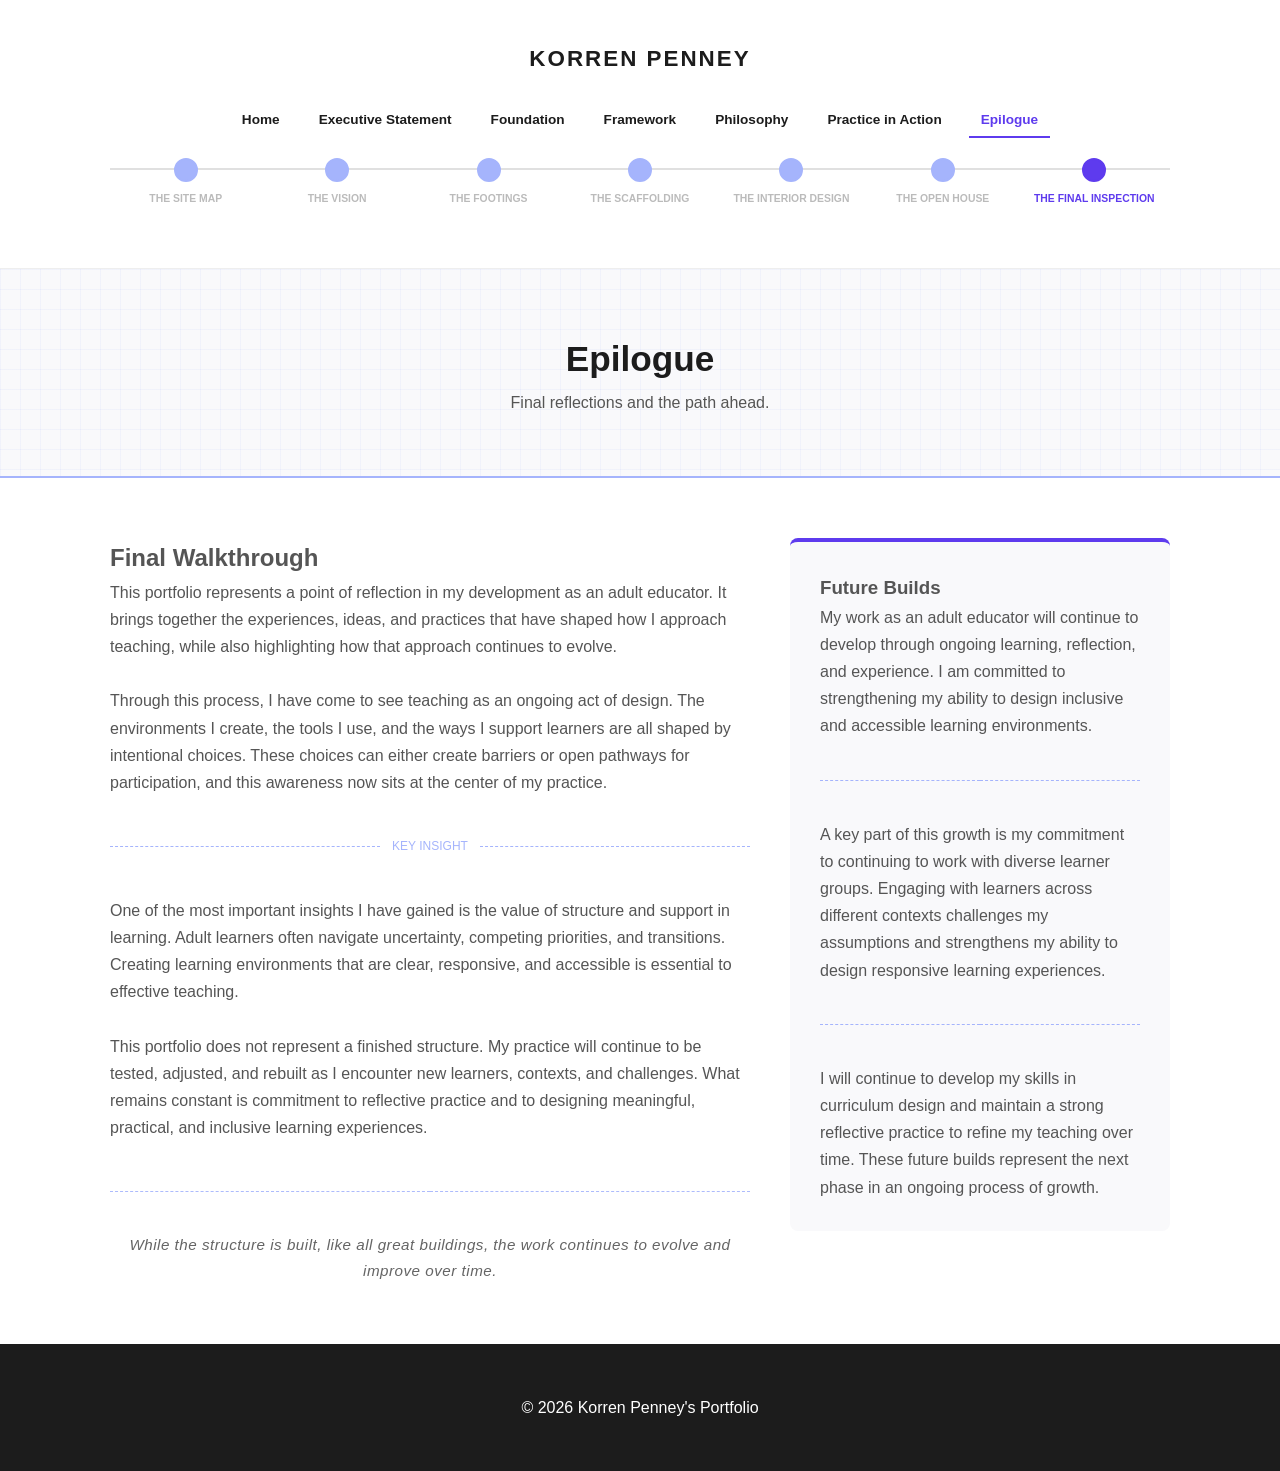
==== commit 946ed51c: "removed the stray progress item" ====
--- a/epilogue.html
+++ b/epilogue.html
@@ -27,11 +27,11 @@
             </nav>
             <div class="progress-container">
                 <ul class="progress-bar">
-                    <li class="completed">The Build Site<li>
+                    <li class="completed">The Site Map</li>
                     <li class="completed">The Vision</li>
-                    <li class="completed">The Footing</li>
+                    <li class="completed">The Footings</li>
                     <li class="completed">The Scaffolding</li>
-                    <li class="completed">The Interior Design</li>
+                    <li class="completed">The Interior Design</li>                    
                     <li class="completed">The Open House</li>
                     <li class="active">The Final Inspection</li>
                 </ul>
